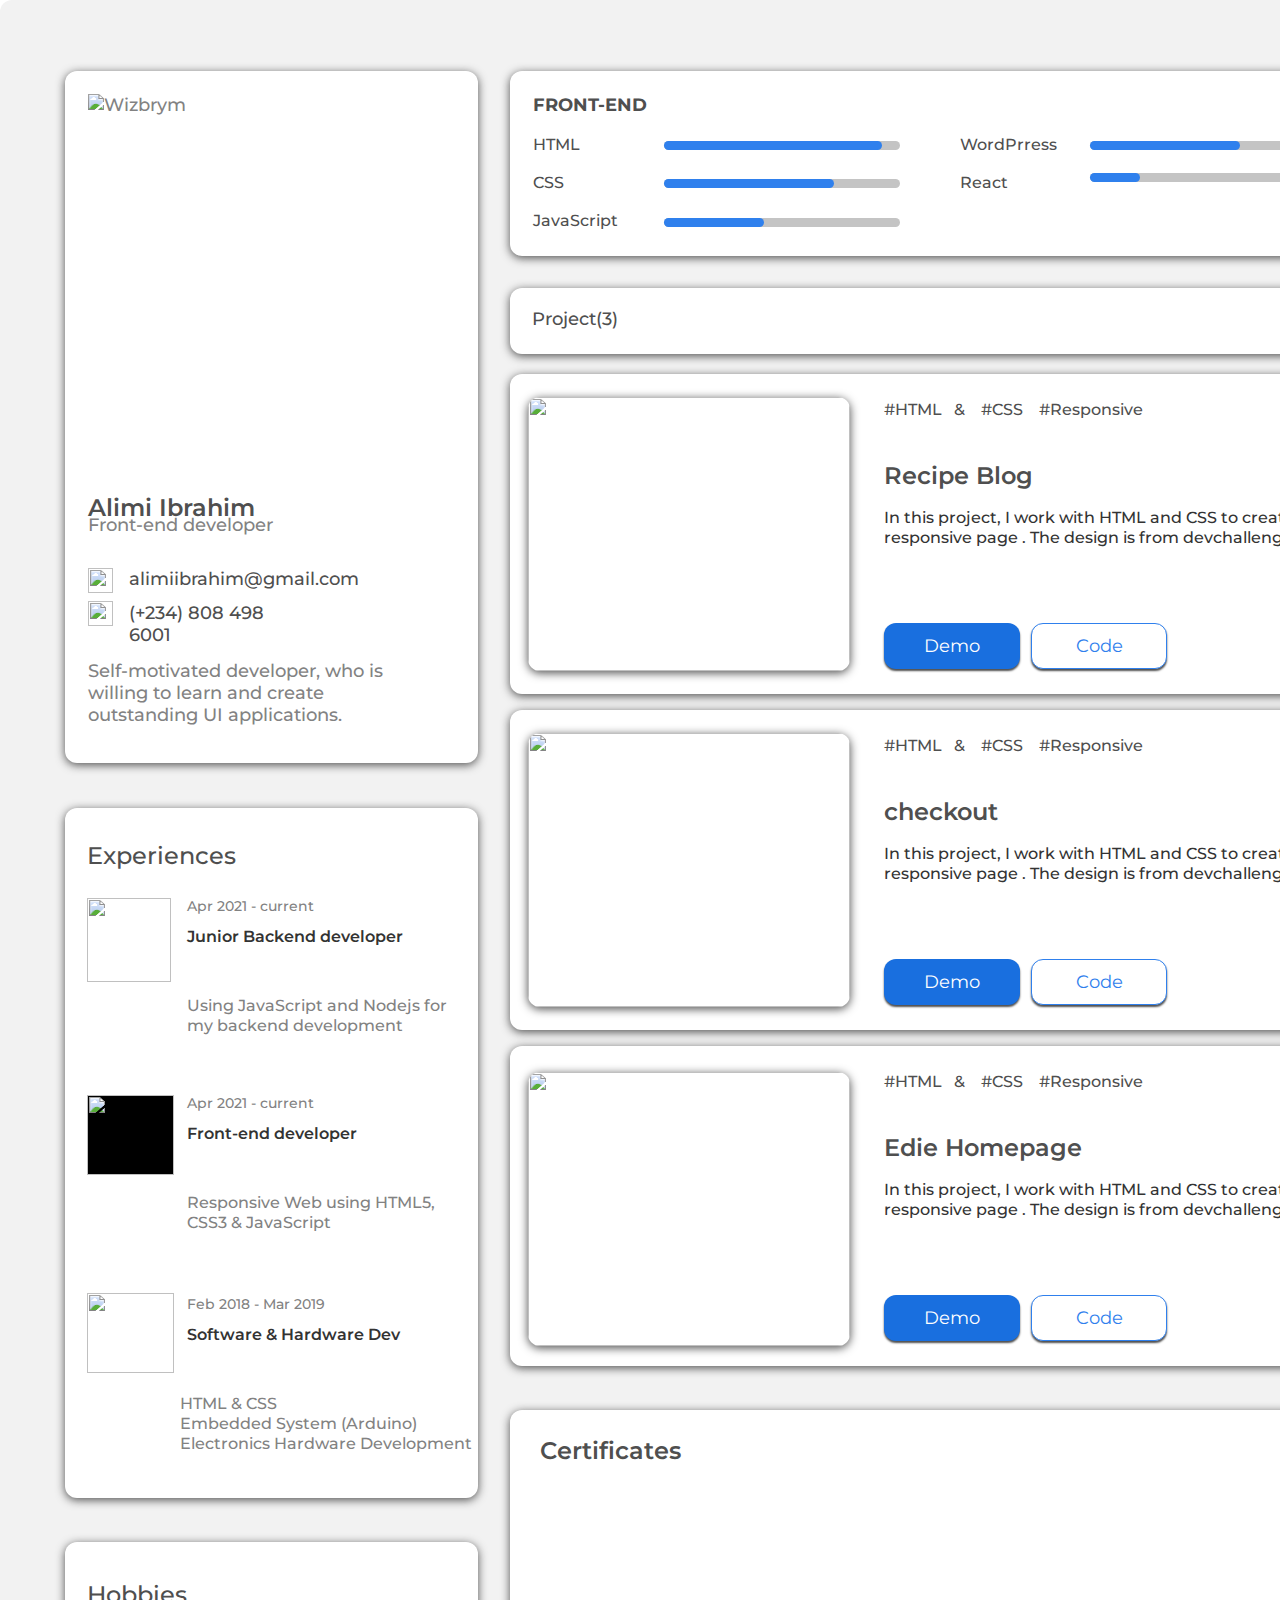
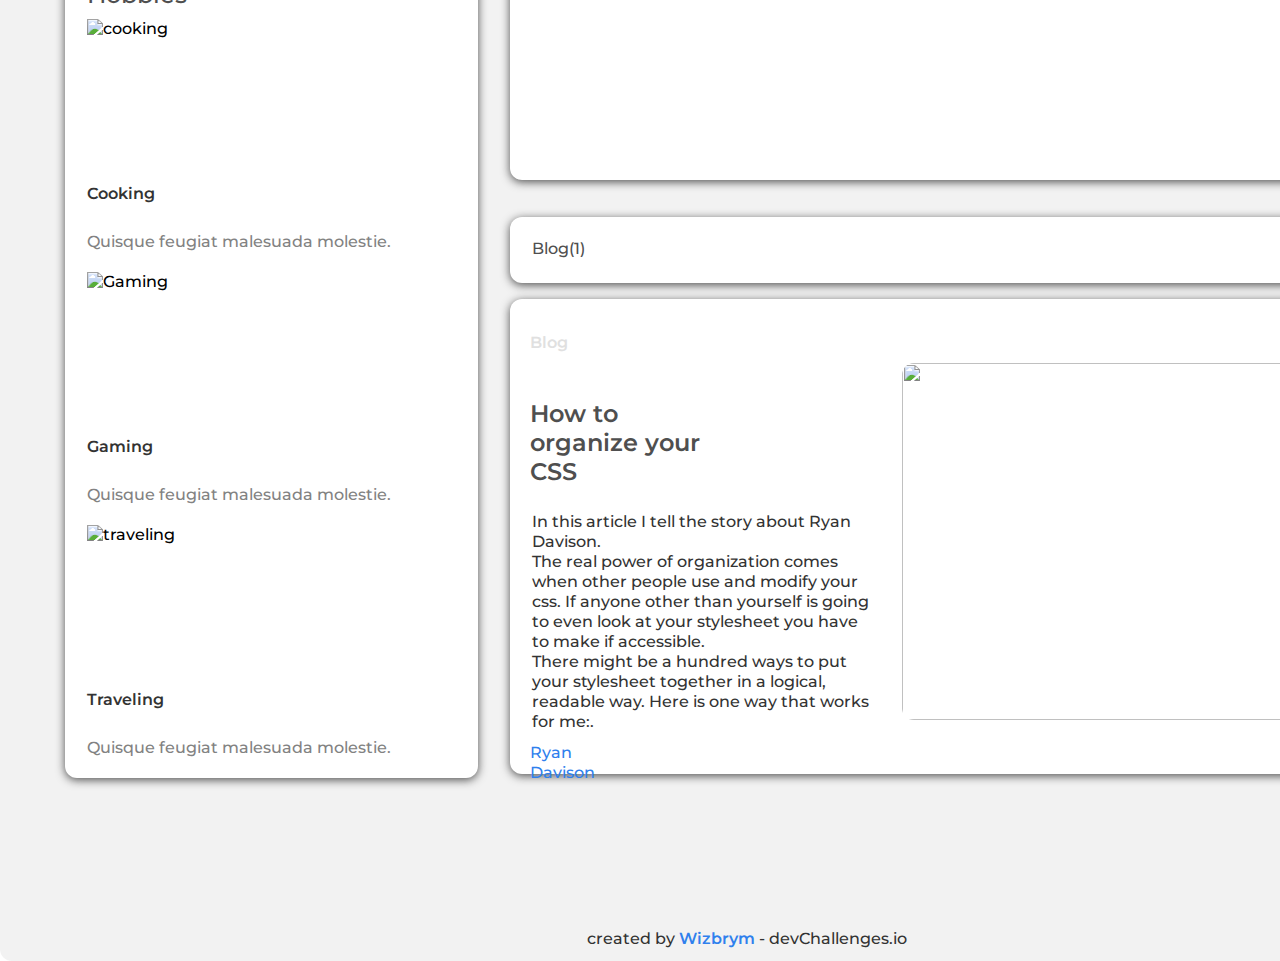
==== index.html @ d270908c "Rename portfolio.html to index.html" ====
<!DOCTYPE html>
<html lang="en">
<head>
    <meta charset="UTF-8">
    <meta http-equiv="X-UA-Compatible" content="IE=edge">
    <meta name="viewport" content="width=device-width, initial-scale=1.0">
    <link rel= "icon" href="https://res.cloudinary.com/dh74x05iz/image/upload/v1618184075/devchallenges.png">
    <link rel="preconnect" href="https://fonts.gstatic.com">
    <link rel="stylesheet" href="portfolio.css">
    <link href="https://fonts.googleapis.com/css2?family=Heebo:wght@800&family=Poppins:wght@400;500&display=swap" rel="stylesheet">
    <title>Portfolio</title>
</head>
<body>
    <div class="container">
        <div class="profile">
            <div class="rect"></div>
            <img class="pfimg" src="https://res.cloudinary.com/dh74x05iz/image/upload/v1624297441/1693D33C-7E5A-4F00-AC72-15056BE67AEBL0001_xild9h.jpg" alt="Wizbrym">
            <h1 class="pfh1">Alimi Ibrahim</h1>
            <div class="pfpost">Front-end developer</div>
            <img class="pficon" src="https://res.cloudinary.com/dh74x05iz/image/upload/v1619605424/outline_email_black_24dp_kouytb.png" alt="">
            <img class="pficon1" src="https://res.cloudinary.com/dh74x05iz/image/upload/v1619605424/outline_phone_black_24dp_emaje9.png" alt="">
            <a class="pfemail" href="mailto:alimiibrahim@gmail.com">alimiibrahim@gmail.com</a>
            <a class="pftel" href="tel:+2348084986001">(+234) 808 498 6001</a>
            <div class="pfbio">Self-motivated developer, who is willing to learn and create outstanding UI applications.</div>
        </div>
        <div class="attribute">
            <div class="rect1"></div>
            <div class="bars">
                <div class="bar1"></div>
                <div class="bar2"></div>
                <div class="bar3"></div>
                <div class="bar4"></div>
                <div class="bar5"></div>
                <div class="bar6"></div>
            </div>
            <div class="attfe">Front-end</div>
            <div class="atthtml">HTML</div>
            <div class="attcss">CSS</div>
            <div class="attjs">JavaScript</div>          
            <div class="attwp">WordPrress</div>
            <div class="attrt">React</div>
            <div class="bluebars">
                <div class="bbar1"></div>
                <div class="bbar2"></div>
                <div class="bbar3"></div>
                <div class="bbar4"></div>
                <div class="bbar5"></div>
                <div class="bbar6"></div>
            </div>
        </div>
        <div class="project">
            <div class="rect2"></div>
            <div class="pj">Project(3)</div>

            <div class="recipe">
                <div class="rect3"></div>
                <img class="recimg" src="https://res.cloudinary.com/dh74x05iz/image/upload/v1624381511/Screenshot_2021-06-22_180401_rd9q2b.png" alt="">
                <div class="rechcr">#HTML &ensp;& &ensp; #CSS &ensp; #Responsive</div>
                <h1 class="rech1">Recipe Blog</h1>
                <p class="recp">In this project, I work with HTML and CSS to create a responsive page . The design is from devchallenge.io.</p>
                <button class="btn1a"><a  href="https://recipeblogs.netlify.app" target="_blank" rel="noopener noreferrer">Demo</a></button>
                <button class="btn1b"> <a class="a" href="https://github.com/WizBrym/devChallenge-Recipe-blog" target="_blank" rel="noopener noreferrer">Code</a></button>
            </div>

            <div class="checkout">
                <div class="rect4"></div>
                <img class="chimg" src="https://res.cloudinary.com/dh74x05iz/image/upload/v1624351777/checkout_Screenshot_gzwlbv.png" alt="">
                <div class="chhcr">#HTML &ensp;& &ensp; #CSS &ensp; #Responsive</div>
                <h1 class="chh1">checkout</h1>
                <p class="chp">In this project, I work with HTML and CSS to create a responsive page . The design is from devchallenge.io.</p>
                <button class="btn2a"><a href="https://payment-forms.netlify.app" target="_blank" rel="noopener noreferrer">Demo</a></button>
                <button class="btn2b"><a class="a" href="https://github.com/WizBrym/devChallenge-checkout-form" target="_blank" rel="noopener noreferrer">Code</a></button>
            </div>
            
            <div class="homepage">
                <div class="rect5"></div>
                <img class="homimg" src="https://res.cloudinary.com/dh74x05iz/image/upload/v1624381511/Screenshot_2021-06-22_180220_vhwqob.png" alt="">
                <div class="homhcr">#HTML &ensp;& &ensp; #CSS &ensp; #Responsive</div>
                <h1 class="homh1">Edie Homepage</h1>
                <p class="homp">In this project, I work with HTML and CSS to create a responsive page . The design is from devchallenge.io.</p>
                <button class="btn3a"><a href="https://edie-homepagez.netlify.app" target="_blank" rel="noopener noreferrer">Demo</a></button>
                <button class="btn3b"><a class="a" href="https://github.com/WizBrym/devChallenge-edie-Homepage" target="_blank" rel="noopener noreferrer">Code</a></button>
            </div>
        </div>
        <div class="certificate">
            <div class="rect10"></div>
            <h1 class="cerh1">Certificates</h1>
        </div>
        <div class="experience">
            <div class="rect6"></div>
            <h1 class="exh1">Experiences</h1>

            <div class="zuri">
                <img class="zurimg" src="https://res.cloudinary.com/dh74x05iz/image/upload/v1624349347/zuri_logo_p8ny0r.png" alt="">
                <div class="zurdt">Apr 2021 - current</div>
                <div class="zurpost"> Junior Backend developer</div>
                <p class="zurp"> Using JavaScript and Nodejs for my backend development</p>
            </div>

            <div class="hic">
                <img class="hicimg" src="https://res.cloudinary.com/dh74x05iz/image/upload/v1624380846/download_aeeyjc.png" alt="">
                <div class="hicdt">Feb 2018 - Mar 2019</div>
                <div class="hicpost">Software & Hardware Dev</div>
                <p class="hicp"> HTML & CSS <br> Embedded System (Arduino) <br> Electronics Hardware Development</p>
            </div>

            <div class="devchallenge">
               
                <img class="devimg"  src="https://res.cloudinary.com/dh74x05iz/image/upload/v1624380045/Screenshot_2021-06-22_174015_y45vvw.png" alt="">
                <div class="devdt">Apr 2021 - current</div>
                <div class="devpost">Front-end developer</div>
                <p class="devp"> Responsive Web using HTML5, CSS3 & JavaScript</p>
            </div>
        </div>
        <div class="hobbies">
            <div class="rect7"></div>
            <h1 class="hbh1">Hobbies</h1>

            <div class="cooking">
                <img class="coimg" src="https://res.cloudinary.com/dh74x05iz/image/upload/v1624375375/patrick-perkins-Q-rJdmXfpQo-unsplash_jtstr3.jpg" alt="cooking">
                <div class="cohb">Cooking</div>
                <p class="cop">Quisque feugiat malesuada molestie.</p>
            </div>

            <div class="gaming">
                <img class="gaimg" src="https://res.cloudinary.com/dh74x05iz/image/upload/v1624347428/jeshoots-com-eCktzGjC-iU-unsplash_io9td4.jpg" alt="Gaming">
                <div class="gahb">Gaming</div>
                <p class="gap">Quisque feugiat malesuada molestie.</p>
            </div>

            <div class="traveling">
                <img class="trimg" src="https://res.cloudinary.com/dh74x05iz/image/upload/v1624347427/ulises-guareschi-corvetto-6hvIzRw93MY-unsplash_wpyczd.jpg" alt="traveling">
                <div class="trhb">Traveling</div>
                <p class="trp">Quisque feugiat malesuada molestie.</p>
            </div>
        </div>
        <div class="blog">
            <div class="rect8"></div>
            <div class="blbg">Blog(1)</div>
            <div class="rect9"></div>
            <img class="blimg" src="https://res.cloudinary.com/dh74x05iz/image/upload/v1624347435/0_s2MpWdK928MK9pMm_zuf91g.jpg" alt="">
            <div class="blblog">Blog</div>
            <h1 class="blh1">How to organize your CSS</h1>
            <p class="blp">In this article I tell the story about Ryan Davison. <br> The real power of organization comes when other people use and modify your css. If anyone other than yourself is going to even look at your stylesheet you have to make if accessible. <br> There might be a hundred ways to put your stylesheet together in a logical, readable way. Here is one way that works for me:.</p>
            <a class="bla" href="https://ryandavison.com/organize-css">Ryan Davison</a> 
        </div>
        <div class="footer">
            <p>created by <a id="a" href="https://github.com/WizBrym">Wizbrym</a> - devChallenges.io</p>
        </div>
    </div>
    
</body>
</html>
---- portfolio.css ----
@import url('https://fonts.googleapis.com/css2?family=Crimson+Pro:wght@200&family=Lora:wght@500;700&family=Playfair+Display:wght@400;700&family=Montserrat:ital,wght@0,400;0,600;1,500&display=swap');

html{
    scroll-behavior: smooth;
}
body{
    margin: 0px;
}
.container{
    position: relative;
    width: 1440px;
    height: 2561px;

    background: #F2F2F2;
    border-radius: 12px;

    font-family:"Montserrat";
    font-weight: 500;
}
.rect, .rect1, .rect2, .rect3, .rect4, .rect5, .rect6, .rect7, .rect8, .rect9, .rect10{
    box-shadow: 0px 2px 10px #4F4F4F;
} 
/*........ sttling the profile part.........*/
.pfimg{
    position: absolute;
    width: 367px;
    height: 359px;
    left: 88px;
    top: 94px;
}
h1{
    font-weight: 600;
    font-size: 24px;
    line-height: 29px;

    color: #4F4F4F;
}
.profile{
    font-weight: 500;
    font-size: 18px;
    line-height: 22px;
    color: #828282;
}
.pfh1{
    position: absolute;
    width: 168.34px;
    height: 30.32px;
    left: 88px;
    top: 476.68px;   
}
.pfpost{
    position: absolute;
    width: 196.57px;
    height: 23px;
    left: 88px;
    top: 514px;
}
.pficon{
    position: absolute;
    width: 25px;
    height: 25px;
    left: 88px;
    top: 568px
}
.pfemail{
    position: absolute;
    width: 187px;
    height: 23px;
    left: 129px;
    top: 568px;
    text-decoration: none;
    color: #4F4F4F;
}
.pficon1{
    position: absolute;
    width: 25px;
    height: 25px;
    left: 88px;
    top: 601px
}
.pftel{
    position: absolute;
    width: 179px;
    height: 23px;
    left: 129px;
    top: 602px;

    text-decoration: none;
    color: #4F4F4F;
}
.pfbio{
    position: absolute;
    width: 332px;
    height: 69px;
    left: 88px;
    top: 660px;
}
.rect{
    position: absolute;
    width: 413px;
    height: 692px;
    left: 65px;
    top: 71px;

    background: #FFFFFF;
    border-radius: 12px;
}

/*........ sttling the attribute part.........*/

.attribute{
    font-weight: 500;
    font-size: 16px;
    line-height: 20px;

    color: #4F4F4F;
}
.rect1{
    position: absolute;
    width: 859px;
    height: 185px;
    left: 510px;
    top: 71px;

    background: #FFFFFF;
    border-radius: 12px;
}
.attfe{
    position: absolute;
    width: 120px;
    height: 23px;
    left: 533px;
    top: 94px;

    font-weight: bold;
    font-size: 18px;
    line-height: 22px;
    text-transform: uppercase;
}
.atthtml{
    position: absolute;
    width: 50px;
    height: 21px;
    left: 533px;
    top: 135px;
}
.bar1{
    position: absolute;
    width: 236px;
    height: 9px;
    left: 664px;
    top: 141px;
    background: #C4C4C4;
    border-radius: 12px;
}
.bbar1{
    position: absolute;
    width: 218px;
    height: 9px;
    left: 664px;
    top: 141px;

    background: #2F80ED;
    border-radius: 12px;
}
.attcss{
    position: absolute;
    width: 87px;
    height: 21px;
    left: 533px;
    top: 173px;
}
.bar2{
    position: absolute;
    width: 236px;
    height: 9px;
    left: 664px;
    top: 179px;

    background: #C4C4C4;
    border-radius: 12px;
}
.bbar2{
    position: absolute;
    width: 170px;
    height: 9px;
    left: 664px;
    top: 179px;

    background: #2F80ED;
    border-radius: 12px;
}
.attjs{
    position: absolute;
    width: 34px;
    height: 21px;
    left: 533px;
    top: 211px;
}
.bar3{
    position: absolute;
    width: 236px;
    height: 9px;
    left: 664px;
    top: 218px;
    
    background: #C4C4C4;
    border-radius: 12px;
}
.bbar3{
    position: absolute;
    width: 100px;
    height: 9px;
    left: 664px;
    top: 218px;

    background: #2F80ED;
    border-radius: 12px;
}
.attwp{
    position: absolute;
    width: 87px;
    height: 21px;
    left: 960px;
    top: 135px;
}
.bar4{
    position: absolute;
    width: 236px;
    height: 9px;
    left: 1090px;
    top: 141px;
    
    background: #C4C4C4;
    border-radius: 12px;
}
.bbar4{
    position: absolute;
    width: 150px;
    height: 9px;
    left: 1090px;
    top: 141px;

    background: #2F80ED;
    border-radius: 12px;
}
.attrt{
    position: absolute;
    width: 87px;
    height: 21px;
    left: 960px;
    top: 173px;
}
.bar5{
    position: absolute;
    width: 236px;
    height: 9px;
    left: 1090px;
    top: 173px;
    
    background: #C4C4C4;
    border-radius: 12px;
}
.bbar5{
    position: absolute;
    width: 50px;
    height: 9px;
    left: 1090px;
    top: 173px;

    background: #2F80ED;
    border-radius: 12px;
}

/*........ sttling the project part.........*/

.project{
    font-weight: 500;
    font-size: 16px;
    line-height: 20px;
    color: #4F4F4F;
}
p{
    font-weight: 500;
    font-size: 16px;
    line-height: 20px;
    color: #333333;
}
a{
    text-decoration: none;
    color: white;
}
.a{
    color: #2F80ED;
}
button{
    width: 136.27px;
    height: 46px;
    font-size: 18px;

    line-height: 22px;
    color: #FFFFFF;
    font-family: "Montserrat";
    background: #196fdf;
    border: none;
    border-radius: 12px;
    cursor: pointer;
    outline: none;
    box-shadow: 0px 2px 2px  #4F4F4F;
}
button:hover{
    background-color:rgb(13, 88, 228);
}
.btn1b:hover, .btn2b:hover, .btn3b:hover{
    background-color:whitesmoke;
}
.pj{
    position: absolute;
    width: 102px;
    height: 22px;
    left: 532px;
    top: 308px;

    font-size: 18px;
    line-height: 22px;
}
.rect2{
    position: absolute;
    width: 862px;
    height: 66px;
    left: 510px;
    top: 288px;

    background: #FFFFFF;
    border-radius: 12px;
}
/*........ sttling the recipe Blog.........*/

.recipe{
    position: absolute;
    top: -130px;
}
.rect3{
    position: absolute;
    width: 859px;
    height: 320px;
    left: 510px;
    top: 504px;

    background: #FFFFFF;
    border-radius: 12px;
}
.recimg{
    position: absolute;
    width: 322px;
    height: 274px;
    left: 528px;
    top: 527px;
    border-radius: 12px;
    box-shadow: 0px 2px 10px #4F4F4F;
}
.rechcr{
    position: absolute;
    width: 300px;
    height: 20px;
    left: 884px;
    top: 530px;
}
.rech1{
    position: absolute;
    width: 150px;
    height: 29px;
    left: 884px;
    top: 575px;
}
.recp{
    position: absolute;
    width: 464px;
    height: 80px;
    left: 884px;
    top: 622px;
}
.btn1a{
    position: absolute;
    left: 884px;
    top: 753px;
}
.btn1b{
    position: absolute;
    left: 1031px;
    top: 753px;
    border: 1px solid #2F80ED;
    box-sizing: border-box;
    border-radius: 12px;
    color:#2F80ED; ;
    background-color: white;
}

/*........ sttling the checkout.........*/

.checkout{
    position: absolute;
    top: -150px;
}
.rect4{
    position: absolute;
    width: 859px;
    height: 320px;
    left: 510px;
    top: 860px;

    background: #FFFFFF;
    border-radius: 12px;
}
.chimg{
    position: absolute;
    width: 322px;
    height: 274px;
    left: 528px;
    top: 883px;
    border-radius: 12px;
    box-shadow: 0px 2px 10px #4F4F4F;
}
.chhcr{
    position: absolute;
    width: 300px;
    height: 20px;
    left: 884px;
    top: 886px;
}
.chh1{
    position: absolute;
    width: 150px;
    height: 29px;
    left: 884px;
    top: 931px;
}
.chp{
    position: absolute;
    width: 464px;
    height: 80px;
    left: 884px;
    top: 978px;
}
.btn2a{
    position: absolute;
    left: 884px;
    top: 1109px;
}
.btn2b{
    position: absolute;
    left: 1031px;
    top: 1109px;
    border: 1px solid #2F80ED;
    box-sizing: border-box;
    border-radius: 12px;
    color:#2F80ED; ;
    background-color: white;
}

/*........ sttling the homepage.........*/

.homepage{
    position: absolute;
    top: -170px;
}
.rect5{
    position: absolute;
    width: 859px;
    height: 320px;
    left: 510px;
    top: 1216px;

    background: #FFFFFF;
    border-radius: 12px;
}
.homimg{
    position: absolute;
    width: 322px;
    height: 274px;
    left: 528px;
    top: 1242px;
    border-radius: 12px;
    box-shadow: 0px 2px 10px #4F4F4F;
}
.homhcr{
    position: absolute;
    width: 300px;
    height: 20px;
    left: 884px;
    top: 1242px;
}
.homh1{
    position: absolute;
    width: 200px;
    height: 29px;
    left: 884px;
    top: 1287px;
}
.homp{
    position: absolute;
    width: 464px;
    height: 80px;
    left: 884px;
    top: 1334px;
}
.btn3a{
    position: absolute;
    left: 884px;
    top: 1465px;
}
.btn3b{
    position: absolute;
    left: 1031px;
    top: 1465px;
    border: 1px solid #2F80ED;
    box-sizing: border-box;
    border-radius: 12px;
    color:#2F80ED; ;
    background-color: white;
}

/*........ sttling the certificate part.........*/

.rect10{
    position: absolute;
    width: 859px;
    height: 370px;
    left: 510px;
    top: 1410px;

    background: #FFFFFF;
    border-radius: 12px;
}
.cerh1{
    position: absolute;
    width: 200px;
    height: 29px;
    left: 540px;
    top: 1420px;
}
/*........ sttling the experience part.........*/

.rect6{
    position: absolute;
    width: 413px;
    height: 690px;
    left: 65px;
    top: 808px;

    background: #FFFFFF;
    border-radius: 12px;
}
.exh1{
    position: absolute;
    width: 148px;
    height: 29px;
    left: 87px;
    top: 825px;

    font-weight: 500;
    font-size: 24px;
    line-height: 29px;
}
.experince{
    font-weight: 500;
    font-size: 16px;
    line-height: 20px;
}
.zurimg{
    position: absolute;
    width: 84px;
    height: 84px;
    left: 87px;
    top: 898px;
}
.zurdt{
    position: absolute;
    width: 129px;
    height: 17px;
    left: 187px;
    top: 898px;

    font-size: 14px;
    line-height: 17px;
    color: #828282;
}
.zurpost{
    position: absolute;
    width: 220px;
    height: 20px;
    left: 187px;
    top: 927px;
    font-weight: 600;
    color: #333333;
}
.zurp{
    position: absolute;
    width: 273px;
    height: 79px;
    left: 187px;
    top: 980px;
    color: #828282;
}

.devimg{
    position: absolute;
    width: 87px;
    height: 80px;
    left: 87px;
    top: 1095px;
    background-color: black;
}
.devdt{
    position: absolute;
    width: 129px;
    height: 17px;
    left: 187px;
    top: 1095px;

    font-size: 14px;
    line-height: 17px;
    color: #828282;
}
.devpost{
    position: absolute;
    width: 220px;
    height: 20px;
    left: 187px;
    top: 1124px;
    font-weight: 600;
    color: #333333;
}
.devp{
    position: absolute;
    width: 273px;
    height: 79px;
    left: 187px;
    top: 1177px;
    color: #828282;
}

.hicimg{
    position: absolute;
    width: 87px;
    height: 80px;
    left: 87px;
    top: 1293px;
}
.hicdt{
    position: absolute;
    width: 140px;
    height: 17px;
    left: 187px;
    top: 1296px;

    font-size: 14px;
    line-height: 17px;
    color: #828282;
}
.hicpost{
    position: absolute;
    width: 220px;
    height: 20px;
    left: 187px;
    top: 1325px;
    font-weight: 600;
    color: #333333;
}
.hicp{
    position: absolute;
    width: 293px;
    height: 79px;
    left: 180px;
    top: 1378px;
    color: #828282;
}





/*........ sttling the Hobbies part.........*/

.rect7{
    position: absolute;
    width: 413px;
    height: 836px;
    left: 65px;
    top: 1542px;

    background: #FFFFFF;
    border-radius: 12px;
}
.hbh1{
    position: absolute;
    width: 101px;
    height: 29px;
    left: 87px;
    top: 1564px;
    font-weight: 500;
    font-size: 24px;
    line-height: 29px;
}
/*........ sttling the cooking aspect.........*/

.coimg{
    position: absolute;
    width: 369px;
    height: 155px;
    left: 87px;
    top: 1619px;
}
.cohb{
    position: absolute;
    width: 74px;
    height: 22px;
    left: 87px;
    top: 1784px;
    font-weight: 600;

    color: #333333;
}
.cop{
    position: absolute;
    width: 383px;
    height: 20px;
    left: 87px;
    top: 1816px;
    font-weight: 500;
    font-size: 16px;
    line-height: 20px;
    color: #828282;
}

/*........ sttling the Gaming part.........*/

.gaimg{
    position: absolute;
    width: 369px;
    height: 155px;
    left: 87px;
    top: 1872px;
}
.gahb{
    position: absolute;
    width: 78px;
    height: 22px;
    left: 87px;
    top: 2037px;
    font-weight: 600;

    color: #333333;
}
.gap{
    position: absolute;
    width: 383px;
    height: 20px;
    left: 87px;
    top: 2069px;
    font-weight: 500;
    font-size: 16px;
    line-height: 20px;
    color: #828282;
}

/*........ sttling the traveling part.........*/
.trimg{
    position: absolute;
    width: 369px;
    height: 155px;
    left: 87px;
    top: 2125px;
}
.trhb{
    position: absolute;
    width: 74.19px;
    height: 22px;
    left: 87px;
    top: 2290px;
    font-weight: 600;

    color: #333333;
}
.trp{
    position: absolute;
    width: 383px;
    height: 20px;
    left: 87px;
    top: 2322px;
    font-weight: 500;
    font-size: 16px;
    line-height: 20px;
    color: #828282;
}
/*........ sttling the Blog part.........*/

.rect8{
    position: absolute;
    width: 862px;
    height: 66px;
    left: 510px;
    top: 1584px;

    background: #FFFFFF;
    border-radius: 12px;
}
.blbg{
    position: absolute;
    width: 76px;
    height: 22px;
    left: 532px;
    top: 1606px;
    color: #4F4F4F;    
}
.rect9{
    position: absolute;
    width: 859px;
    height: 475px;
    left: 510px;
    top: 1666px;

    background: #FFFFFF;
    border-radius: 12px;
}
.blimg{
    position: absolute;
    width: 467px;
    height: 357px;
    left: 902px;
    top: 1730px;
    border-radius: 12px 0px 0px 12px;
}
.blblog{
    position: absolute;
    width: 38px;
    height: 20px;
    left: 530px;
    top: 1700px;

    font-weight: 600;
    color: #E0E0E0;
}
.blh1{
    position: absolute;
    width: 178px;
    height: 87px;
    left: 530px;
    top: 1750px;
}
.blp{
    position: absolute;
    width: 340px;
    height: 160px;
    left: 532px;
    top: 1863px;
}
.bla{
    position: absolute;
    width: 109px;
    height: 20px;
    left: 530px;
    top: 2110px;
    font-size: 16px;
    line-height: 20px;
    color: #2F80ED;
}
.blog{
    position: absolute;
    top: 233px;
}

/*........ styling footer.........*/

.footer{
    position: absolute;
    width: 340px;
    height: 17px;
    top: 2513px;
    left: 577px;
    font-size: 14px;
    line-height: 17px;
    
    text-align: center;
}
#a{
    color: #2F80ED;
    font-weight: 600;
}
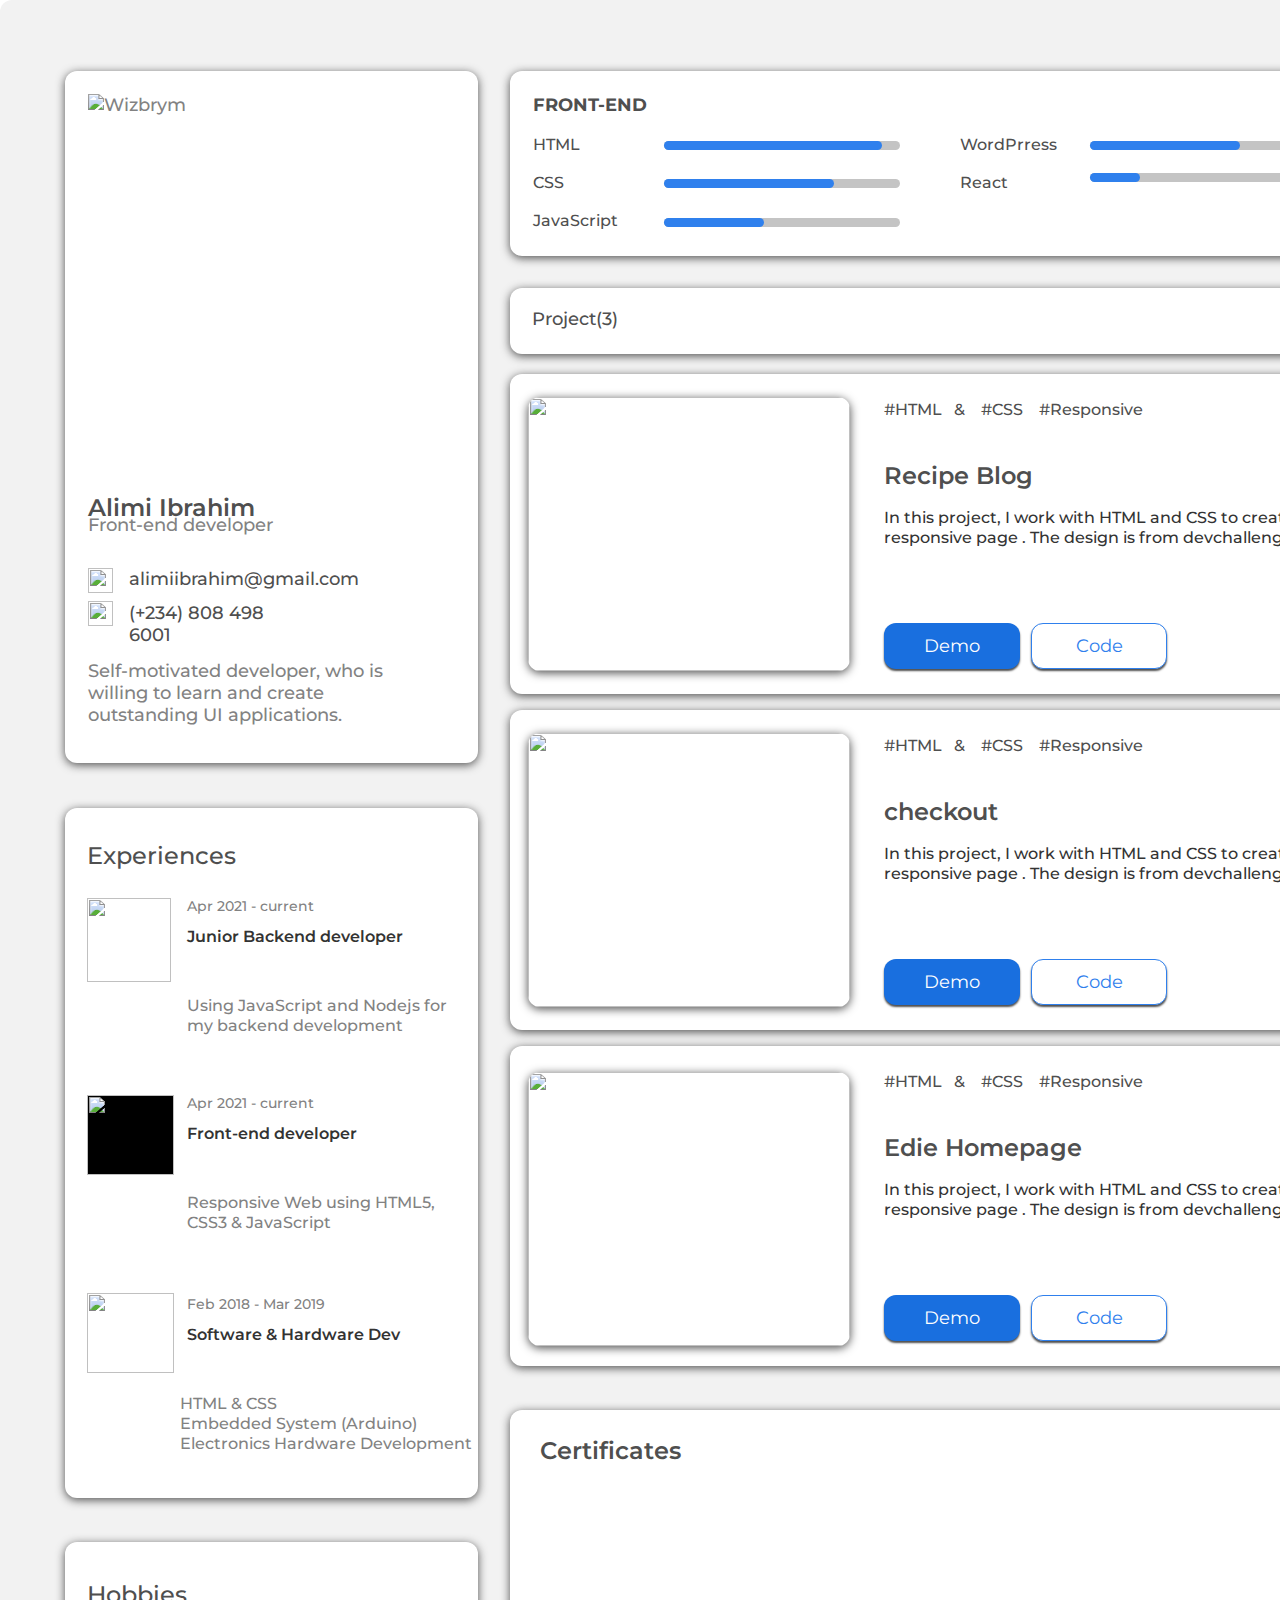
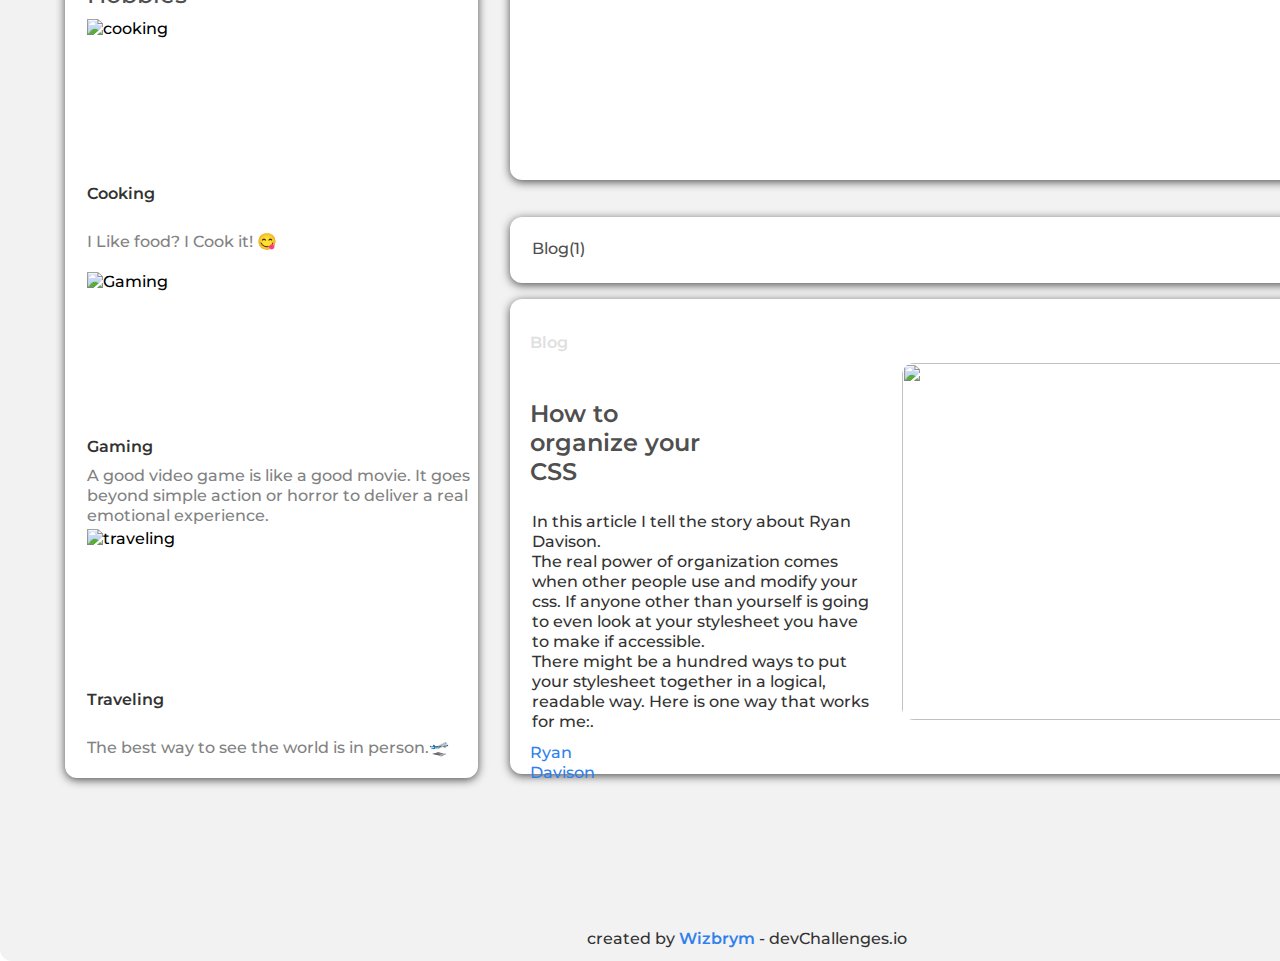
==== commit f73bb932: "Update index.html" ====
--- a/index.html
+++ b/index.html
@@ -119,19 +119,19 @@
             <div class="cooking">
                 <img class="coimg" src="https://res.cloudinary.com/dh74x05iz/image/upload/v1624375375/patrick-perkins-Q-rJdmXfpQo-unsplash_jtstr3.jpg" alt="cooking">
                 <div class="cohb">Cooking</div>
-                <p class="cop">Quisque feugiat malesuada molestie.</p>
+                <p class="cop">I Like food? I Cook it! &#128523;</p>
             </div>
 
             <div class="gaming">
                 <img class="gaimg" src="https://res.cloudinary.com/dh74x05iz/image/upload/v1624347428/jeshoots-com-eCktzGjC-iU-unsplash_io9td4.jpg" alt="Gaming">
                 <div class="gahb">Gaming</div>
-                <p class="gap">Quisque feugiat malesuada molestie.</p>
+                <p class="gap">A good video game is like a good movie. It goes beyond simple action or horror to deliver a real emotional experience.</p>
             </div>
 
             <div class="traveling">
                 <img class="trimg" src="https://res.cloudinary.com/dh74x05iz/image/upload/v1624347427/ulises-guareschi-corvetto-6hvIzRw93MY-unsplash_wpyczd.jpg" alt="traveling">
                 <div class="trhb">Traveling</div>
-                <p class="trp">Quisque feugiat malesuada molestie.</p>
+                <p class="trp">The best way to see the world is in person.&#128747;</p>
             </div>
         </div>
         <div class="blog">
--- a/portfolio.css
+++ b/portfolio.css
@@ -757,7 +757,7 @@
     width: 383px;
     height: 20px;
     left: 87px;
-    top: 2069px;
+    top: 2050px;
     font-weight: 500;
     font-size: 16px;
     line-height: 20px;
@@ -770,7 +770,7 @@
     width: 369px;
     height: 155px;
     left: 87px;
-    top: 2125px;
+    top: 2129px;
 }
 .trhb{
     position: absolute;
@@ -886,4 +886,4 @@
 #a{
     color: #2F80ED;
     font-weight: 600;
-}+}
